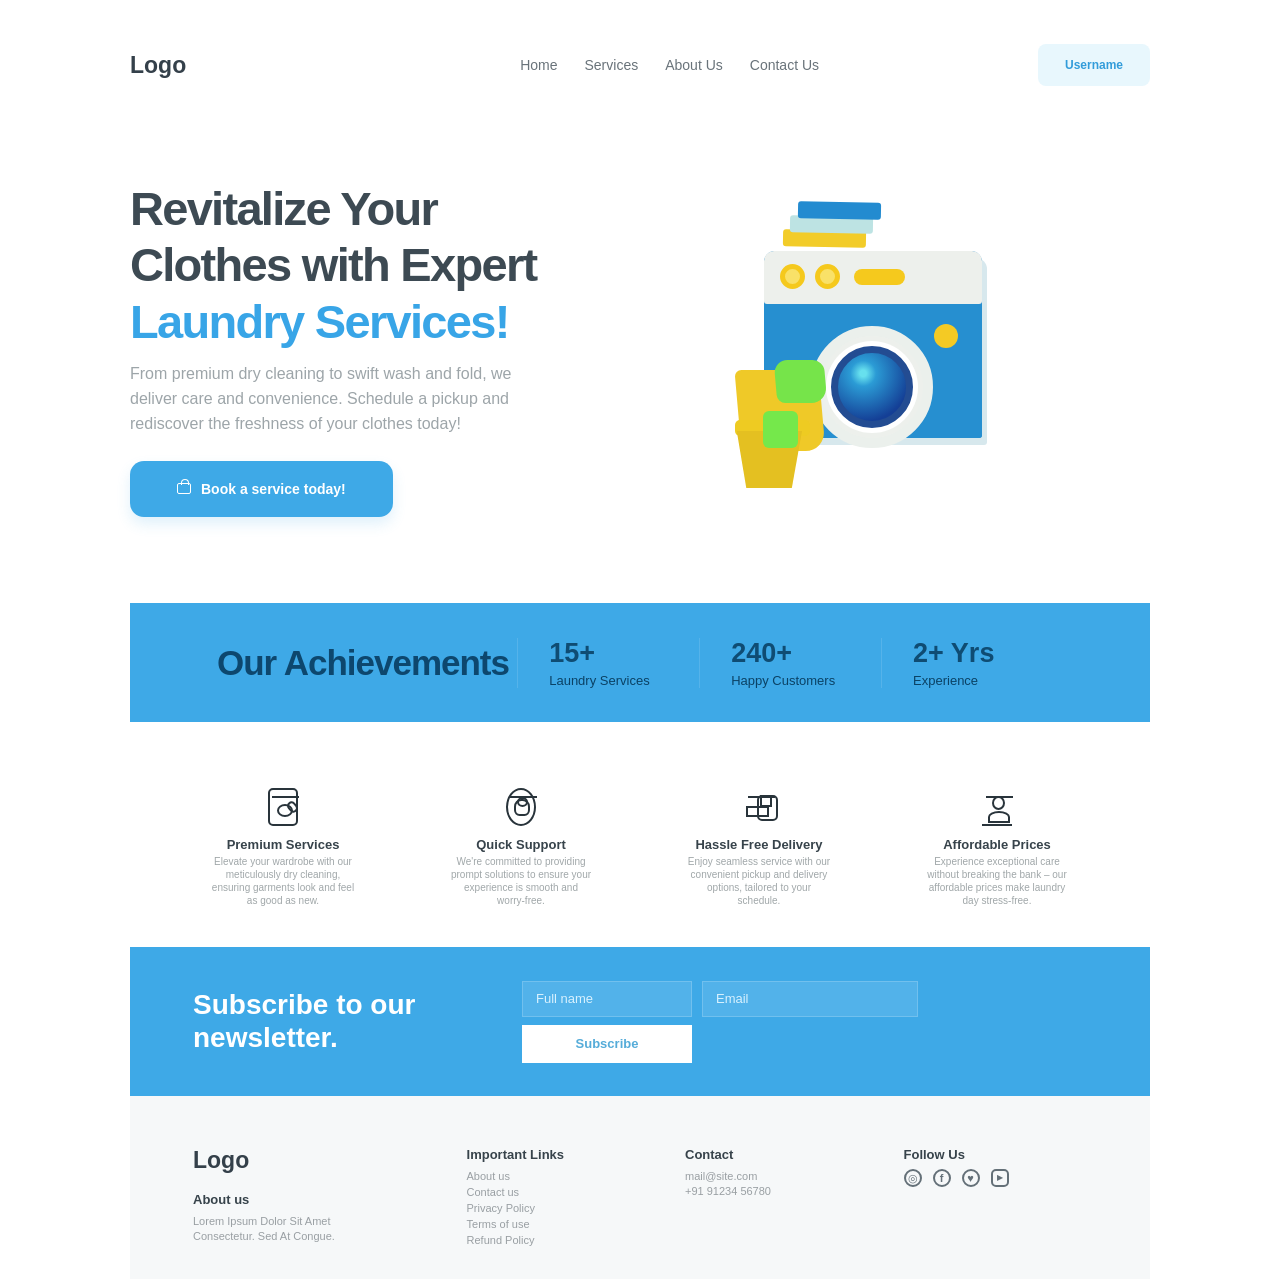
==== Perfect/index.html @ 8e48ea13 "Laundry services project" ====
<!doctype html>
<html lang="en">
  <head>
    <meta charset="UTF-8" />
    <meta name="viewport" content="width=device-width, initial-scale=1.0" />
    <meta name="description" content="Professional laundry and dry cleaning services." />
    <title>Laundry Services Mohit</title>
    <link rel="stylesheet" href="style.css">
  </head>
  <body>
    <div id="home-page">
      <header class="home-header">
        <a class="home-logo" href="#home">Logo</a>
        <nav class="home-nav" aria-label="Main navigation">
          <a href="#home">Home</a>
          <a href="services.html">Services</a>
          <a href="#about">About Us</a>
          <a href="#contact">Contact Us</a>
        </nav>
        <a class="username" href="#contact">Username</a>
      </header>

      <main>
        <section class="home-hero" id="home">
          <div class="hero-message">
            <h1>Revitalize Your<br />Clothes with Expert<br /><span>Laundry Services!</span></h1>
            <p>From premium dry cleaning to swift wash and fold, we<br class="desktop-break" /> deliver care and convenience. Schedule a pickup and<br class="desktop-break" /> rediscover the freshness of your clothes today!</p>
            <a class="book-button" href="services.html"><span class="tiny-bag" aria-hidden="true"></span>Book a service today!</a>
          </div>
          <div class="laundry-illustration" role="img" aria-label="Blue washing machine with laundry basket">
            <div class="illustration-towels"><i></i><i></i><i></i></div>
            <div class="machine">
              <div class="machine-controls"><b></b><b></b><strong></strong></div>
              <div class="machine-body"><div class="machine-door"><div></div></div><i></i></div>
            </div>
            <div class="laundry-basket"><span></span><b></b></div>
          </div>
        </section>

        <section class="achievement-bar" aria-label="Our achievements">
          <h2>Our Achievements</h2>
          <div><strong>15+</strong><span>Laundry Services</span></div>
          <div><strong>240+</strong><span>Happy Customers</span></div>
          <div><strong>2+ Yrs</strong><span>Experience</span></div>
        </section>

        <section class="feature-section" id="about" aria-label="Why choose us">
          <article class="feature-item">
            <div class="feature-icon browser-icon"><span></span><i></i></div>
            <h3>Premium Services</h3><p>Elevate your wardrobe with our<br />meticulously dry cleaning,<br />ensuring garments look and feel<br />as good as new.</p>
          </article>
          <article class="feature-item">
            <div class="feature-icon support-icon"><span></span><i></i></div>
            <h3>Quick Support</h3><p>We're committed to providing<br />prompt solutions to ensure your<br />experience is smooth and<br />worry-free.</p>
          </article>
          <article class="feature-item">
            <div class="feature-icon delivery-icon"><span></span><i></i></div>
            <h3>Hassle Free Delivery</h3><p>Enjoy seamless service with our<br />convenient pickup and delivery<br />options, tailored to your<br />schedule.</p>
          </article>
          <article class="feature-item">
            <div class="feature-icon price-icon"><span></span><i></i></div>
            <h3>Affordable Prices</h3><p>Experience exceptional care<br />without breaking the bank – our<br />affordable prices make laundry<br />day stress-free.</p>
          </article>
        </section>

        <section class="newsletter" id="contact">
          <h2>Subscribe to our<br />newsletter.</h2>
          <form class="newsletter-form">
            <label><span class="sr-only">Full name</span><input type="text" placeholder="Full name" required /></label>
            <label><span class="sr-only">Email</span><input type="email" placeholder="Email" required /></label>
            <button type="submit">Subscribe</button>
          </form>
        </section>
      </main>

      <footer class="home-footer">
        <div class="footer-about"><h2>Logo</h2><h3>About us</h3><p>Lorem Ipsum Dolor Sit Amet<br />Consectetur. Sed At Congue.</p></div>
        <div class="footer-links"><h3>Important Links</h3><a href="#about">About us</a><a href="#contact">Contact us</a><a href="#contact">Privacy Policy</a><a href="#contact">Terms of use</a><a href="#contact">Refund Policy</a></div>
        <div class="footer-contact"><h3>Contact</h3><p>mail@site.com<br />+91 91234 56780</p></div>
        <div class="footer-social"><h3>Follow Us</h3><div><a href="#contact" aria-label="Instagram">◎</a><a href="#contact" aria-label="Facebook">f</a><a href="#contact" aria-label="Twitter">♥</a><a href="#contact" aria-label="Youtube">▶</a></div></div>
      </footer>
    </div>
    <script type="module" src="main.js"></script>
  </body>
</html>
---- Perfect/style.css ----
* {
    box-sizing: border-box;
}

:root {
    font-family: Arial, Helvetica, sans-serif;
    color: #34404a;
    background: #fff;
    font-synthesis: none;
    text-rendering: optimizeLegibility;
    -webkit-font-smoothing: antialiased;
}

html {
    scroll-behavior: smooth;
}

body {
    margin: 0;
    min-width: 320px;
}

a {
    color: inherit;
    text-decoration: none;
}

button,
input {
    font: inherit;
}

button {
    cursor: pointer;
}

.sr-only {
    position: absolute;
    width: 1px;
    height: 1px;
    padding: 0;
    margin: -1px;
    overflow: hidden;
    clip: rect(0, 0, 0, 0);
    white-space: nowrap;
    border: 0;
}

/* Home page */
#home-page {
    overflow: hidden;
    background: #fff;
}

.home-header,
.home-hero,
.achievement-bar,
.feature-section,
.newsletter,
.home-footer {
    width: min(1020px, calc(100% - 80px));
    margin: 0 auto;
}

.home-header {
    height: 130px;
    display: flex;
    align-items: center;
    justify-content: space-between;
}

.home-logo {
    color: #34404a;
    font-size: 23px;
    font-weight: 700;
}

.home-nav {
    display: flex;
    gap: 27px;
    margin-left: 115px;
    color: #69737a;
    font-size: 14px;
}

.home-nav a {
    transition: color .2s ease;
}

.home-nav a:hover {
    color: #2da4e9;
}

.username {
    padding: 14px 27px;
    border-radius: 8px;
    color: #329cda;
    background: #e8f7fd;
    font-size: 12px;
    font-weight: 700;
}

.home-hero {
    height: 473px;
    display: grid;
    grid-template-columns: 1.14fr .86fr;
    align-items: start;
    padding-top: 51px;
}

.hero-message h1 {
    margin: 0 0 12px;
    color: #3d4a53;
    font-size: 47px;
    line-height: 1.2;
    letter-spacing: -1.7px;
}

.hero-message h1 span {
    color: #38a5e7;
}

.hero-message p {
    margin: 0 0 24px;
    color: #9da5a9;
    font-size: 16px;
    line-height: 1.55;
}

.book-button {
    display: inline-flex;
    align-items: center;
    gap: 10px;
    padding: 20px 47px;
    border-radius: 14px;
    color: #fff;
    background: #3ea9e7;
    box-shadow: 0 7px 14px rgba(62, 169, 231, .16);
    font-size: 14px;
    font-weight: 700;
    transition: transform .2s ease, background .2s ease;
}

.book-button:hover {
    background: #258ecb;
    transform: translateY(-2px);
}

.tiny-bag {
    position: relative;
    width: 14px;
    height: 11px;
    border: 1.5px solid #fff;
    border-radius: 2px;
}

.tiny-bag::before {
    position: absolute;
    content: '';
    top: -5px;
    left: 3px;
    width: 6px;
    height: 5px;
    border: 1.5px solid #fff;
    border-bottom: 0;
    border-radius: 4px 4px 0 0;
}

.laundry-illustration {
    position: relative;
    height: 365px;
}

.machine {
    position: absolute;
    top: 70px;
    left: 53px;
    width: 218px;
    height: 187px;
    border-radius: 11px 11px 3px 3px;
    background: #278fd0;
    box-shadow: 5px 7px 0 #d7e8ed;
}

.machine-controls {
    position: absolute;
    top: 0;
    left: 0;
    right: 0;
    height: 53px;
    padding: 13px 16px;
    border-radius: 10px 10px 3px 3px;
    background: #edf0ec;
}

.machine-controls b {
    display: inline-block;
    width: 25px;
    height: 25px;
    margin-right: 10px;
    border: 5px solid #f5c91d;
    border-radius: 50%;
    background: #f9e168;
    vertical-align: middle;
}

.machine-controls strong {
    display: inline-block;
    width: 51px;
    height: 16px;
    margin-left: 4px;
    border-radius: 9px;
    background: #f5c91d;
    vertical-align: middle;
}

.machine-body {
    position: absolute;
    top: 53px;
    left: 0;
    right: 0;
    bottom: 0;
    border-radius: 0 0 3px 3px;
    background: #268fd0;
}

.machine-body::after {
    position: absolute;
    content: '';
    top: 20px;
    right: 24px;
    width: 24px;
    height: 24px;
    border-radius: 50%;
    background: #f4ca24;
}

.machine-door {
    position: absolute;
    top: 22px;
    left: 47px;
    width: 122px;
    height: 122px;
    display: grid;
    place-items: center;
    border: 10px solid #ebf0ec;
    border-radius: 50%;
    background: #edf0ec;
}

.machine-door::before {
    position: absolute;
    content: '';
    width: 92px;
    height: 92px;
    border-radius: 50%;
    background: #fff;
}

.machine-door div {
    position: relative;
    z-index: 1;
    width: 82px;
    height: 82px;
    border: 7px solid #234c92;
    border-radius: 50%;
    background: radial-gradient(circle at 37% 30%, #67e0ee 0 5%, #2b9bd5 20%, #143f96 75%);
}

.machine-body i {
    position: absolute;
    bottom: -13px;
    left: -26px;
    width: 84px;
    height: 81px;
    border-radius: 7px 9px 20px 20px;
    background: #efc928;
    transform: skew(5deg);
}

.machine-body i::after {
    position: absolute;
    content: '';
    top: -10px;
    right: -6px;
    width: 50px;
    height: 43px;
    border-radius: 14px 11px 16px 8px;
    background: #76e44a;
}

.illustration-towels {
    position: absolute;
    z-index: 3;
    top: 20px;
    left: 77px;
    width: 90px;
    height: 59px;
}

.illustration-towels i {
    position: absolute;
    left: 0;
    width: 83px;
    height: 17px;
    border-radius: 3px;
    background: #f2cc29;
    transform: rotate(1deg);
}

.illustration-towels i:nth-child(1) {
    top: 29px;
    left: -5px;
}

.illustration-towels i:nth-child(2) {
    top: 15px;
    left: 2px;
    background: #bde3e3;
}

.illustration-towels i:nth-child(3) {
    top: 1px;
    left: 10px;
    background: #238bd0;
}

.laundry-basket {
    position: absolute;
    z-index: 4;
    left: 24px;
    bottom: 59px;
    width: 75px;
    height: 76px;
}

.laundry-basket::before {
    position: absolute;
    content: '';
    top: 9px;
    width: 75px;
    height: 16px;
    border-radius: 5px;
    background: #eecb22;
}

.laundry-basket span {
    position: absolute;
    top: 20px;
    width: 68px;
    height: 57px;
    background: #e4c021;
    clip-path: polygon(2% 0, 98% 0, 83% 100%, 16% 100%);
}

.laundry-basket b {
    position: absolute;
    z-index: 2;
    top: 0;
    left: 28px;
    width: 35px;
    height: 37px;
    border-radius: 6px;
    background: #75e84b;
}

.achievement-bar {
    height: 119px;
    display: grid;
    grid-template-columns: 1.65fr repeat(3, 1fr);
    align-items: center;
    padding: 0 87px;
    color: #0d476e;
    background: #3ea9e7;
}

.achievement-bar h2 {
    margin: 0;
    font-size: 35px;
    letter-spacing: -1px;
}

.achievement-bar div {
    display: flex;
    flex-direction: column;
    gap: 4px;
    padding-left: 31px;
    border-left: 1px solid rgba(255, 255, 255, .12);
}

.achievement-bar strong {
    color: #0f4c73;
    font-size: 27px;
}

.achievement-bar span {
    color: #0b4265;
    font-size: 13px;
}

.feature-section {
    display: grid;
    grid-template-columns: repeat(4, 1fr);
    gap: 32px;
    padding: 61px 50px 40px;
    text-align: center;
}

.feature-item {
    color: #37434b;
}

.feature-icon {
    position: relative;
    width: 46px;
    height: 46px;
    margin: 0 auto 8px;
}

.feature-icon::before {
    position: absolute;
    content: '';
    inset: 5px 8px 3px;
    border: 2px solid #29343b;
    border-radius: 5px;
}

.feature-icon::after {
    position: absolute;
    content: '';
    top: 13px;
    left: 12px;
    width: 27px;
    border-top: 2px solid #29343b;
}

.feature-icon span {
    position: absolute;
    z-index: 1;
}

.feature-icon i {
    position: absolute;
    z-index: 1;
}

.browser-icon span {
    top: 21px;
    left: 17px;
    width: 16px;
    height: 13px;
    border: 2px solid #29343b;
    border-radius: 50%;
    background: #fff;
}

.browser-icon i {
    top: 18px;
    left: 28px;
    width: 9px;
    height: 12px;
    border: 2px solid #29343b;
    border-radius: 5px;
    transform: rotate(-40deg);
}

.support-icon::before {
    border-radius: 50%;
}

.support-icon span {
    top: 16px;
    left: 16px;
    width: 16px;
    height: 17px;
    border: 2px solid #29343b;
    border-radius: 45% 45% 35% 35%;
}

.support-icon i {
    top: 14px;
    left: 19px;
    width: 11px;
    height: 10px;
    border: 2px solid #29343b;
    border-radius: 50%;
}

.delivery-icon::before {
    inset: 12px 4px 8px 21px;
}

.delivery-icon span {
    top: 23px;
    left: 10px;
    width: 23px;
    height: 11px;
    border: 2px solid #29343b;
}

.delivery-icon i {
    top: 12px;
    left: 24px;
    width: 12px;
    height: 12px;
    border: 2px solid #29343b;
}

.price-icon::before {
    border: 0;
    border-bottom: 2px solid #29343b;
    border-radius: 0;
}

.price-icon span {
    top: 13px;
    left: 18px;
    width: 13px;
    height: 14px;
    border: 2px solid #29343b;
    border-radius: 50%;
}

.price-icon i {
    top: 28px;
    left: 14px;
    width: 22px;
    height: 12px;
    border: 2px solid #29343b;
    border-radius: 50% 50% 0 0;
}

.feature-item h3 {
    margin: 0 0 3px;
    font-size: 13px;
}

.feature-item p {
    margin: 0;
    color: #a0a7a9;
    font-size: 10px;
    line-height: 1.3;
}

.newsletter {
    height: 149px;
    display: flex;
    align-items: center;
    gap: 85px;
    padding: 0 63px;
    color: #fff;
    background: #3ea9e7;
}

.newsletter h2 {
    width: 244px;
    margin: 0;
    font-size: 28px;
    line-height: 1.15;
}

.newsletter-form {
    display: grid;
    grid-template-columns: 170px 216px;
    gap: 8px 10px;
}

.newsletter-form input {
    width: 100%;
    height: 36px;
    padding: 0 13px;
    border: 1px solid rgba(255, 255, 255, .18);
    color: #fff;
    outline: 0;
    background: rgba(255, 255, 255, .1);
    font-size: 13px;
}

.newsletter-form input::placeholder {
    color: #d8f1fe;
}

.newsletter-form button {
    grid-column: 1;
    height: 38px;
    border: 0;
    color: #55acd9;
    background: #fff;
    font-size: 13px;
    font-weight: 700;
}

.home-footer {
    min-height: 173px;
    display: grid;
    grid-template-columns: 1.3fr 1fr 1fr 1fr;
    gap: 35px;
    padding: 51px 63px 30px;
    background: #f6f8f9;
}

.home-footer h2 {
    margin: 0 0 18px;
    color: #34404a;
    font-size: 23px;
}

.home-footer h3 {
    margin: 0 0 7px;
    color: #37434b;
    font-size: 13px;
}

.home-footer p,
.home-footer a {
    display: block;
    margin: 0;
    color: #999fa3;
    font-size: 11px;
    line-height: 1.35;
}

.footer-links a {
    line-height: 1.45;
}

.footer-social div {
    display: flex;
    gap: 11px;
}

.footer-social a {
    display: grid;
    width: 18px;
    height: 18px;
    place-items: center;
    border: 2px solid #647078;
    border-radius: 50%;
    color: #647078;
    font-size: 11px;
    font-weight: 700;
}

.footer-social a:last-child {
    border-radius: 5px;
    font-size: 8px;
}

/* Services page */
.services-page {
    min-height: 100vh;
    padding: 90px 16px;
    background: #f5f7f8;
    color: #3b454d;
}

.services-layout {
    width: min(862px, 100%);
    margin: 0 auto;
    display: grid;
    grid-template-columns: 1.44fr 1fr;
    gap: 12px;
}

.services-card,
.cart-card,
.booking-card {
    border: 1px solid #edf0f1;
    border-radius: 16px;
    background: #fff;
    box-shadow: 0 2px 6px rgba(45, 58, 67, .03);
}

.services-card {
    min-height: 580px;
    padding: 23px;
}

.services-card h1 {
    margin: 0 0 5px;
    font-size: 29px;
    letter-spacing: -.8px;
}

.services-subtitle {
    margin: 0;
    color: #727b81;
    font-size: 15px;
}

.services-rule {
    margin: 30px 0 20px;
    border-top: 1px solid #e4e7e8;
}

.service-list {
    display: flex;
    flex-direction: column;
    gap: 1px;
}

.service-row {
    min-height: 56px;
    display: flex;
    align-items: center;
    justify-content: space-between;
    gap: 12px;
}

.service-name {
    display: flex;
    align-items: center;
    min-width: 0;
    gap: 8px;
    font-size: 16px;
    white-space: nowrap;
}

.service-name strong {
    overflow: hidden;
    text-overflow: ellipsis;
    font-weight: 700;
}

.service-name b {
    color: #566ad0;
    font-size: 16px;
}

.bullet {
    color: #cfd3d5;
}

.service-symbol {
    position: relative;
    display: inline-block;
    width: 19px;
    height: 19px;
    flex: 0 0 19px;
}

.service-symbol::before,
.service-symbol::after {
    position: absolute;
    content: '';
}

.shirt::before {
    top: 4px;
    left: 3px;
    width: 13px;
    height: 12px;
    border-radius: 2px 2px 4px 4px;
    background: #f46d85;
    transform: rotate(45deg);
}

.shirt::after {
    top: 1px;
    left: 7px;
    width: 6px;
    height: 6px;
    border-radius: 50%;
    background: #a7455d;
}

.basket::before {
    top: 6px;
    left: 2px;
    width: 15px;
    height: 11px;
    border-radius: 2px 2px 7px 7px;
    background: #b25592;
}

.basket::after {
    top: 3px;
    left: 5px;
    width: 9px;
    height: 7px;
    border: 2px solid #694b86;
    border-bottom: 0;
    border-radius: 8px 8px 0 0;
}

.iron::before {
    bottom: 3px;
    left: 2px;
    width: 16px;
    height: 7px;
    border-radius: 2px 7px 2px 2px;
    background: #edcf47;
    transform: skew(-25deg);
}

.iron::after {
    top: 3px;
    left: 8px;
    width: 7px;
    height: 9px;
    border: 2px solid #70777b;
    border-radius: 50%;
}

.stain::before {
    inset: 3px;
    border-radius: 44% 55% 50% 45%;
    background: #c7306c;
    transform: rotate(35deg);
}

.stain::after {
    top: 0;
    left: 8px;
    width: 4px;
    height: 18px;
    border-left: 2px dotted #79204b;
    transform: rotate(25deg);
}

.leather::before {
    top: 2px;
    left: 3px;
    width: 13px;
    height: 16px;
    border-radius: 4px 7px 2px 6px;
    background: #955329;
    transform: rotate(30deg);
}

.dress::before {
    bottom: 1px;
    left: 2px;
    width: 16px;
    height: 11px;
    border-radius: 50% 50% 2px 2px;
    background: #f0f0f0;
    border: 2px solid #6a7275;
}

.dress::after {
    top: 2px;
    left: 7px;
    width: 6px;
    height: 10px;
    border: 2px solid #6a7275;
    border-radius: 5px 5px 0 0;
}

.service-action {
    width: 138px;
    height: 42px;
    display: flex;
    align-items: center;
    justify-content: center;
    gap: 8px;
    border: 0;
    border-radius: 10px;
    color: #48565f;
    background: #f0f3f4;
    font-size: 13px;
    font-weight: 700;
}

.service-action span {
    display: grid;
    width: 15px;
    height: 15px;
    place-items: center;
    border: 1px solid #64727a;
    border-radius: 50%;
    font-size: 14px;
    line-height: 12px;
}

.service-action.remove {
    color: #d85c7a;
    background: #fff4f5;
}

.service-action.remove span {
    border-color: #d85c7a;
}

.services-help {
    display: flex;
    align-items: center;
    gap: 5px;
    margin: 26px 0 0;
    padding-top: 27px;
    border-top: 1px solid #e4e7e8;
    color: #596ac5;
    font-size: 15px;
    font-weight: 700;
}

.services-help span {
    display: grid;
    width: 15px;
    height: 15px;
    place-items: center;
    border: 2px solid #7181d0;
    border-radius: 50%;
    font-size: 10px;
}

.services-sidebar {
    display: flex;
    flex-direction: column;
    gap: 12px;
}

.cart-card {
    overflow: hidden;
}

.cart-card h2,
.booking-card h2 {
    margin: 17px 0 13px;
    text-align: center;
    font-size: 18px;
}

.cart-table-wrap {
    border-top: 1px solid #e7ebed;
}

.cart-card table {
    width: 100%;
    border-collapse: collapse;
    table-layout: fixed;
    color: #858d91;
    font-size: 12px;
}

.cart-card th,
.cart-card td {
    height: 38px;
    padding: 0 13px;
    text-align: left;
    border-bottom: 1px solid #edf0f1;
}

.cart-card th {
    color: #4c575f;
    background: #f7f9fa;
    font-weight: 700;
}

.cart-card th:first-child,
.cart-card td:first-child {
    width: 35px;
}

.cart-card th:last-child,
.cart-card td:last-child {
    width: 88px;
}

.empty-cart td {
    text-align: center;
}

.cart-total {
    display: flex;
    justify-content: space-between;
    padding: 18px 15px;
    font-size: 15px;
}

.booking-card {
    padding: 0 14px 14px;
}

.booking-card h2 {
    margin: 16px 0 18px;
    text-align: left;
}

.booking-card label {
    display: block;
    color: #566068;
    font-size: 12px;
}

.booking-card input {
    width: 100%;
    height: 43px;
    margin-top: 7px;
    padding: 0 11px;
    border: 1px solid #e1e5e7;
    border-radius: 8px;
    color: #46525a;
    outline: 0;
    font-size: 12px;
}

.booking-card input:focus {
    border-color: #7f8ee8;
}

.booking-fields {
    display: grid;
    grid-template-columns: 1fr 1fr;
    gap: 11px;
    margin-top: 14px;
}

.booking-card button {
    width: 100%;
    height: 53px;
    margin-top: 18px;
    border: 0;
    border-radius: 12px;
    color: #fff;
    background: #5869ee;
    font-size: 15px;
    font-weight: 700;
}

.booking-card button:hover {
    background: #4658df;
}

.booking-message {
    min-height: 16px;
    margin: 8px 0 0;
    color: #4d9a6d;
    font-size: 11px;
    text-align: center;
}

@media (max-width: 820px) {

    .home-header,
    .home-hero,
    .achievement-bar,
    .feature-section,
    .newsletter,
    .home-footer {
        width: min(100% - 40px, 600px);
    }

    .home-header {
        height: auto;
        flex-wrap: wrap;
        gap: 18px;
        padding: 24px 0;
    }

    .home-nav {
        order: 3;
        width: 100%;
        justify-content: space-between;
        margin: 0;
    }

    .home-hero {
        height: auto;
        display: flex;
        flex-direction: column;
        padding: 55px 0 35px;
    }

    .hero-message {
        width: 100%;
    }

    .laundry-illustration {
        width: 350px;
        margin: 0 auto;
    }

    .achievement-bar {
        height: auto;
        grid-template-columns: repeat(3, 1fr);
        gap: 18px;
        padding: 27px 30px;
    }

    .achievement-bar h2 {
        grid-column: 1 / -1;
        font-size: 28px;
    }

    .achievement-bar div {
        padding-left: 15px;
    }

    .feature-section {
        grid-template-columns: repeat(2, 1fr);
        padding: 55px 20px 35px;
    }

    .newsletter {
        height: auto;
        flex-direction: column;
        align-items: flex-start;
        gap: 24px;
        padding: 34px 38px;
    }

    .newsletter-form {
        width: 100%;
        grid-template-columns: 1fr 1fr;
    }

    .newsletter-form button {
        width: 170px;
    }

    .home-footer {
        grid-template-columns: repeat(2, 1fr);
        padding: 42px 38px 30px;
    }

    .services-page {
        padding: 30px 16px;
    }

    .services-layout {
        grid-template-columns: 1fr;
        max-width: 600px;
    }
}

@media (max-width: 500px) {

    .home-header,
    .home-hero,
    .achievement-bar,
    .feature-section,
    .newsletter,
    .home-footer {
        width: calc(100% - 32px);
    }

    .home-nav {
        gap: 10px;
        font-size: 11px;
    }

    .username {
        padding: 11px 16px;
    }

    .hero-message h1 {
        font-size: 36px;
        letter-spacing: -1px;
    }

    .desktop-break {
        display: none;
    }

    .laundry-illustration {
        transform: scale(.84);
        transform-origin: left top;
        height: 305px;
    }

    .achievement-bar {
        grid-template-columns: 1fr 1fr;
        padding: 24px 20px;
    }

    .achievement-bar h2 {
        font-size: 24px;
    }

    .achievement-bar div:last-child {
        grid-column: 1 / -1;
    }

    .feature-section {
        gap: 36px 10px;
        padding-inline: 0;
    }

    .newsletter-form {
        grid-template-columns: 1fr;
    }

    .newsletter-form button {
        grid-column: auto;
        width: 100%;
    }

    .home-footer {
        gap: 32px 18px;
        padding-inline: 22px;
    }

    .service-row {
        align-items: flex-start;
    }

    .service-name {
        white-space: normal;
        font-size: 14px;
    }

    .service-name b {
        font-size: 14px;
    }

    .service-action {
        flex: 0 0 116px;
        width: 116px;
    }

    .services-card {
        padding: 18px 15px;
    }

    .services-subtitle {
        font-size: 13px;
    }

    .booking-fields {
        grid-template-columns: 1fr;
    }
}
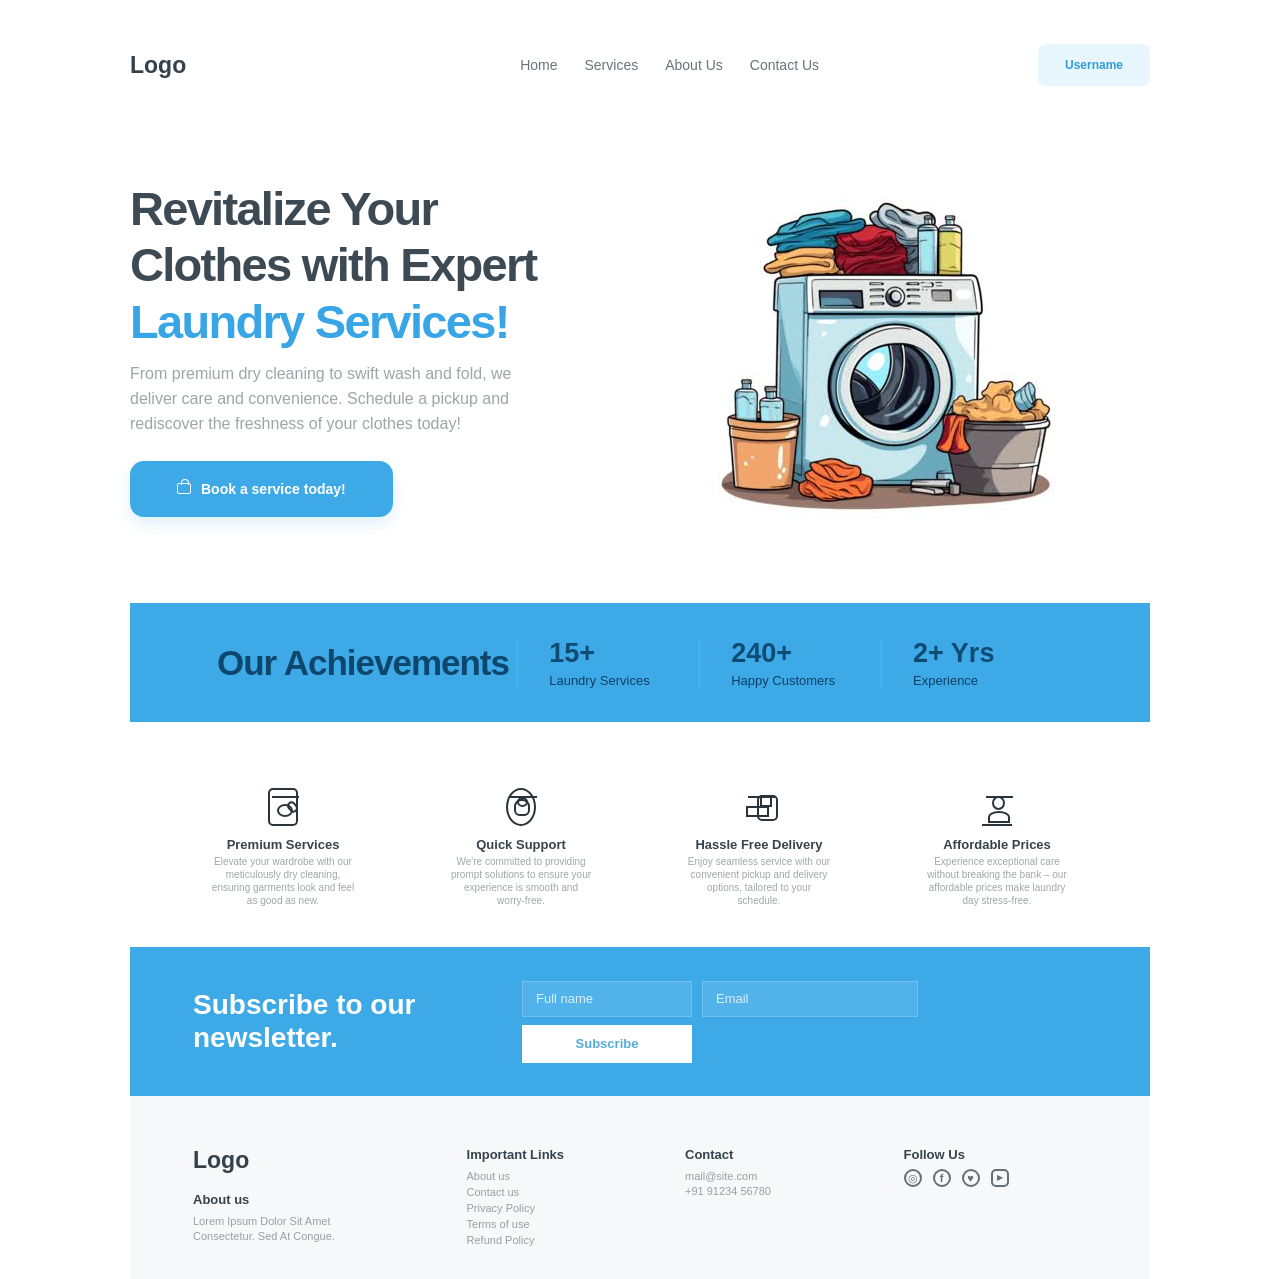
==== commit 65b9841e: "change img" ====
--- a/Perfect/index.html
+++ b/Perfect/index.html
@@ -28,12 +28,7 @@
             <a class="book-button" href="services.html"><span class="tiny-bag" aria-hidden="true"></span>Book a service today!</a>
           </div>
           <div class="laundry-illustration" role="img" aria-label="Blue washing machine with laundry basket">
-            <div class="illustration-towels"><i></i><i></i><i></i></div>
-            <div class="machine">
-              <div class="machine-controls"><b></b><b></b><strong></strong></div>
-              <div class="machine-body"><div class="machine-door"><div></div></div><i></i></div>
-            </div>
-            <div class="laundry-basket"><span></span><b></b></div>
+            <img src="images/Main.png" alt="">
           </div>
         </section>
 
